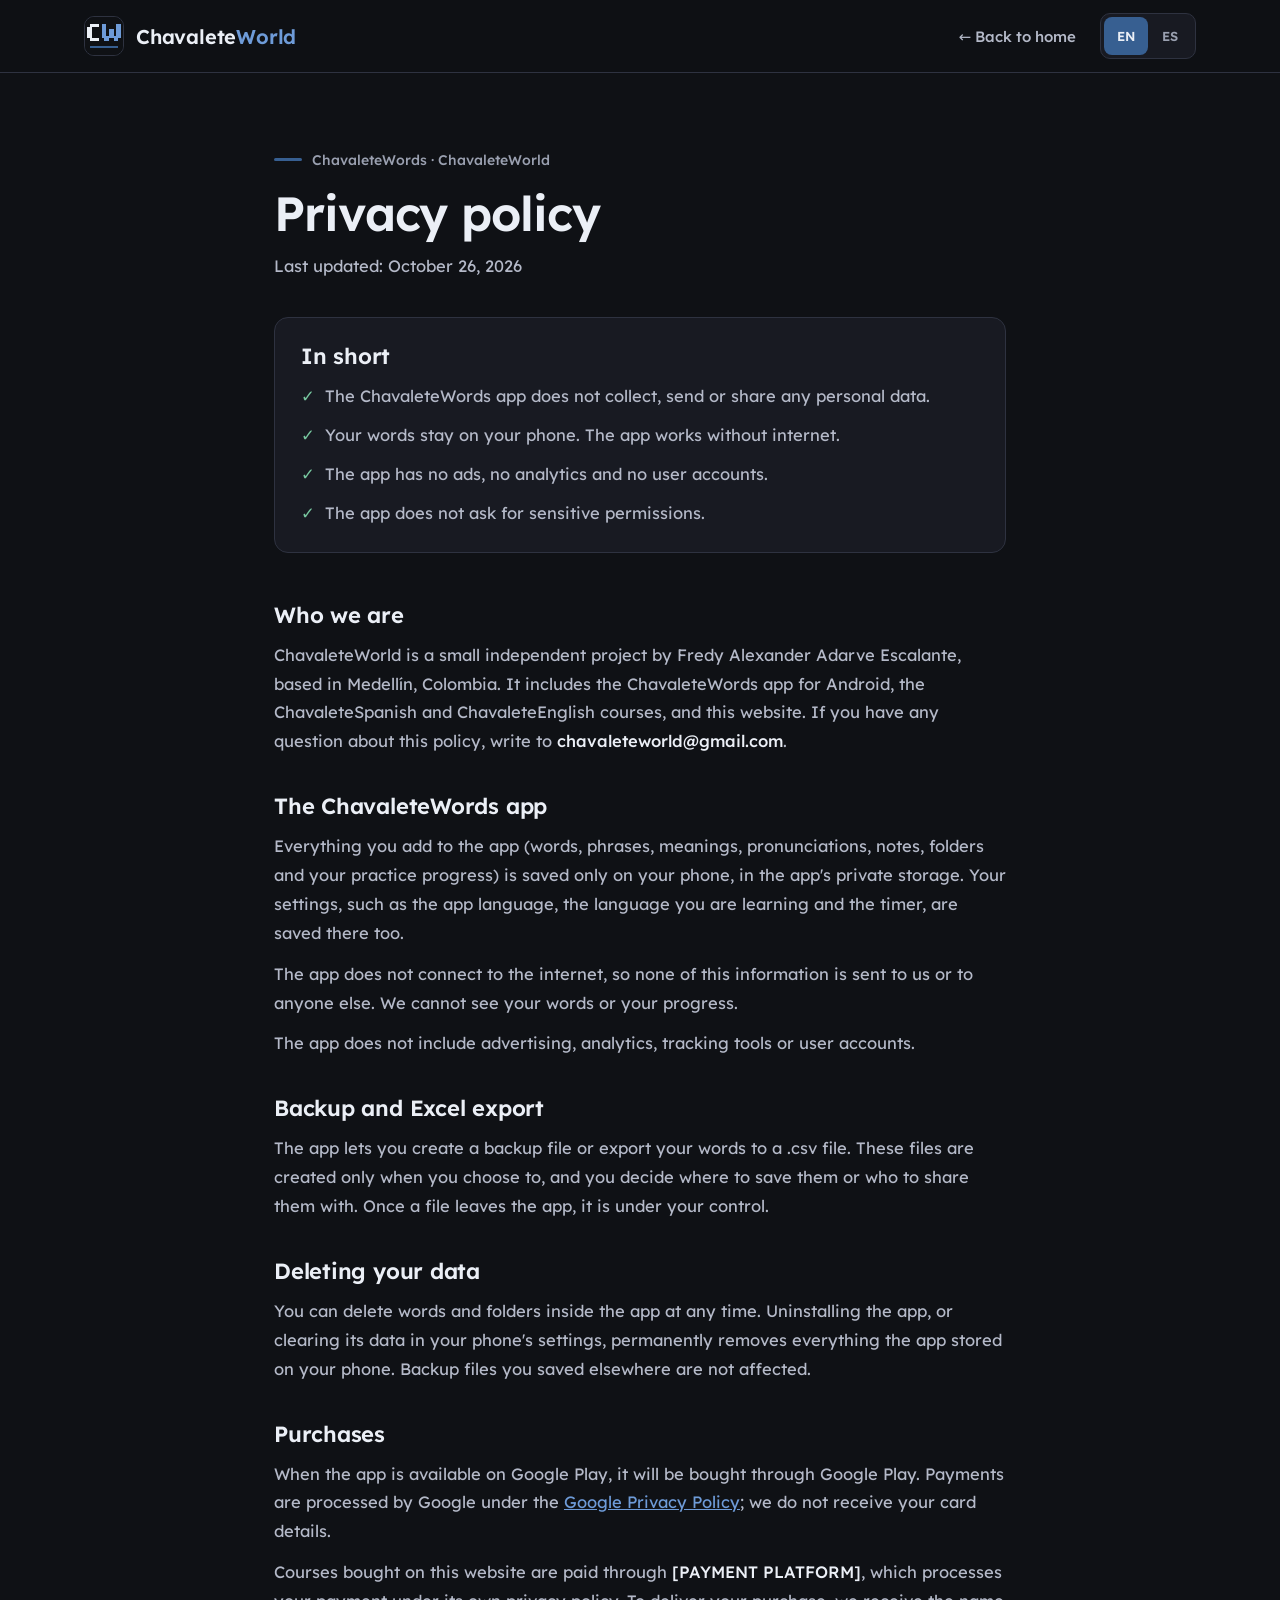
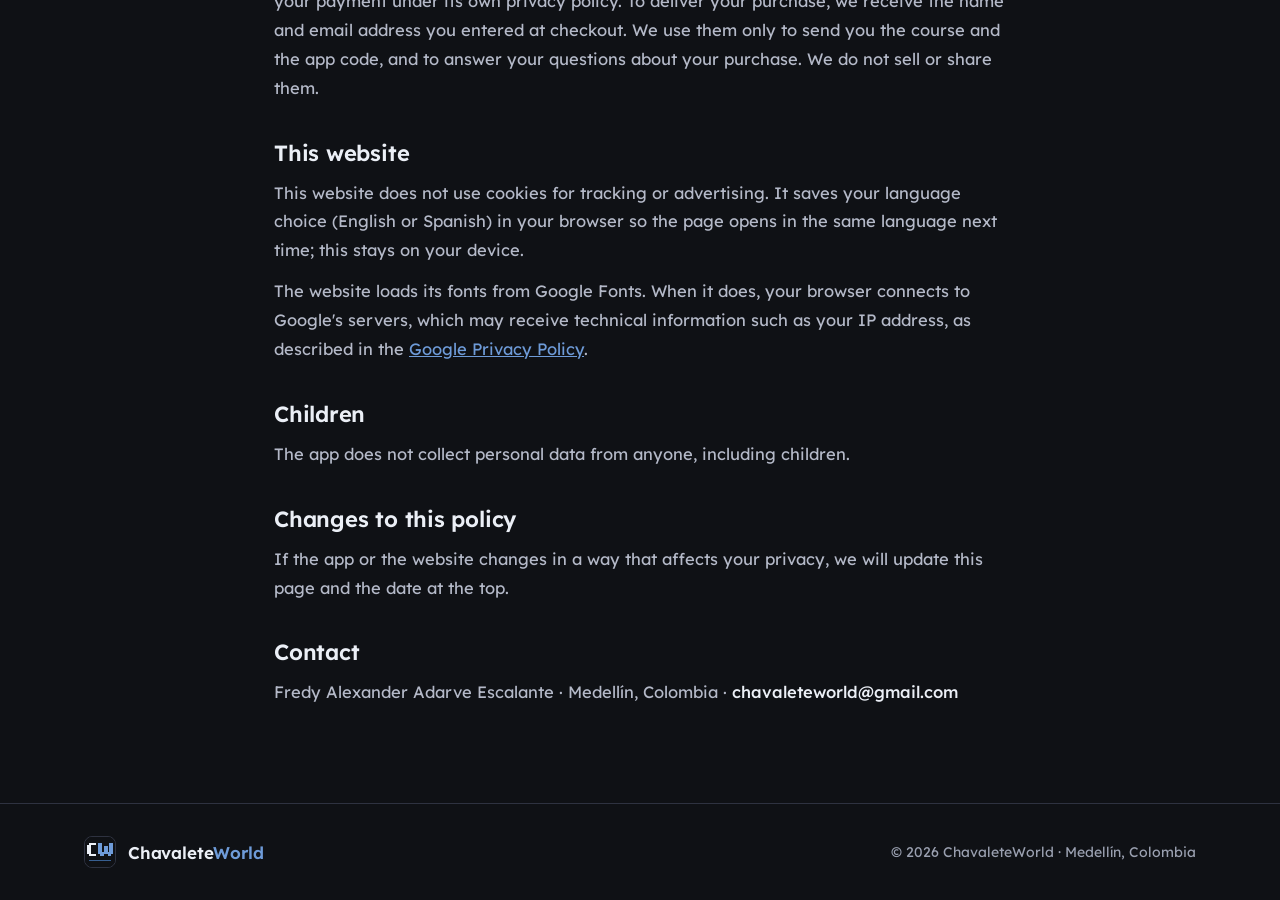
==== privacy.html @ b7d80557 "Primera versión del sitio" ====
<!doctype html>
<html lang="en">
  <head>
    <meta charset="utf-8" />
    <meta name="viewport" content="width=device-width, initial-scale=1" />
    <title>Privacy policy | ChavaleteWorld</title>
    <meta
      name="description"
      content="Privacy policy for the ChavaleteWords app and the ChavaleteWorld website."
    />
    <meta name="theme-color" content="#0F1115" />
    <link rel="icon" type="image/svg+xml" href="img/logo.svg" />
    <link rel="preconnect" href="https://fonts.googleapis.com" />
    <link rel="preconnect" href="https://fonts.gstatic.com" crossorigin />
    <link
      href="https://fonts.googleapis.com/css2?family=Lexend:wght@400;500;600;700&family=Lora:wght@600;700&display=swap"
      rel="stylesheet"
    />
    <link rel="stylesheet" href="css/estilos.css" />
  </head>
  <body>
    <header class="nav">
      <div class="wrap">
        <a class="brand" href="index.html" aria-label="ChavaleteWorld">
          <img src="img/logo.svg" alt="" width="40" height="40" />
          <span>Chavalete<b>World</b></span>
        </a>
        <div class="nav-right">
          <a class="back" href="index.html" data-lang-only="en">← Back to home</a>
          <a class="back" href="index.html" data-lang-only="es" hidden>← Volver al inicio</a>
          <div class="lang" role="group" aria-label="Language">
            <button type="button" data-lang="en" aria-pressed="true">EN</button>
            <button type="button" data-lang="es" aria-pressed="false">ES</button>
          </div>
        </div>
      </div>
    </header>

    <main>
      <article class="doc" data-lang-only="en" lang="en">
        <span class="kicker">ChavaleteWords · ChavaleteWorld</span>
        <h1>Privacy policy</h1>
        <p class="date">Last updated: October 26, 2026</p>

        <div class="summary">
          <h2>In short</h2>
          <ul>
            <li>The ChavaleteWords app does not collect, send or share any personal data.</li>
            <li>Your words stay on your phone. The app works without internet.</li>
            <li>The app has no ads, no analytics and no user accounts.</li>
            <li>The app does not ask for sensitive permissions.</li>
          </ul>
        </div>

        <section>
          <h2>Who we are</h2>
          <p>
            ChavaleteWorld is a small independent project by Fredy Alexander Adarve Escalante, based in
            Medellín, Colombia. It includes the ChavaleteWords app for Android, the ChavaleteSpanish and
            ChavaleteEnglish courses, and this website. If you have any question about this policy, write to
            <strong>chavaleteworld@gmail.com</strong>.
          </p>
        </section>

        <section>
          <h2>The ChavaleteWords app</h2>
          <p>
            Everything you add to the app (words, phrases, meanings, pronunciations, notes, folders and your
            practice progress) is saved only on your phone, in the app's private storage. Your settings, such
            as the app language, the language you are learning and the timer, are saved there too.
          </p>
          <p>
            The app does not connect to the internet, so none of this information is sent to us or to anyone
            else. We cannot see your words or your progress.
          </p>
          <p>The app does not include advertising, analytics, tracking tools or user accounts.</p>
        </section>

        <section>
          <h2>Backup and Excel export</h2>
          <p>
            The app lets you create a backup file or export your words to a .csv file. These files are created
            only when you choose to, and you decide where to save them or who to share them with. Once a file
            leaves the app, it is under your control.
          </p>
        </section>

        <section>
          <h2>Deleting your data</h2>
          <p>
            You can delete words and folders inside the app at any time. Uninstalling the app, or clearing its
            data in your phone's settings, permanently removes everything the app stored on your phone. Backup
            files you saved elsewhere are not affected.
          </p>
        </section>

        <section>
          <h2>Purchases</h2>
          <p>
            When the app is available on Google Play, it will be bought through Google Play. Payments are
            processed by Google under the
            <a href="https://policies.google.com/privacy" rel="noopener">Google Privacy Policy</a>; we do not
            receive your card details.
          </p>
          <p>
            Courses bought on this website are paid through <strong>[PAYMENT PLATFORM]</strong>, which
            processes your payment under its own privacy policy. To deliver your purchase, we receive the name
            and email address you entered at checkout. We use them only to send you the course and the app
            code, and to answer your questions about your purchase. We do not sell or share them.
          </p>
        </section>

        <section>
          <h2>This website</h2>
          <p>
            This website does not use cookies for tracking or advertising. It saves your language choice
            (English or Spanish) in your browser so the page opens in the same language next time; this stays
            on your device.
          </p>
          <p>
            The website loads its fonts from Google Fonts. When it does, your browser connects to Google's
            servers, which may receive technical information such as your IP address, as described in the
            <a href="https://policies.google.com/privacy" rel="noopener">Google Privacy Policy</a>.
          </p>
        </section>

        <section>
          <h2>Children</h2>
          <p>The app does not collect personal data from anyone, including children.</p>
        </section>

        <section>
          <h2>Changes to this policy</h2>
          <p>
            If the app or the website changes in a way that affects your privacy, we will update this page and
            the date at the top.
          </p>
        </section>

        <section>
          <h2>Contact</h2>
          <p>
            Fredy Alexander Adarve Escalante · Medellín, Colombia · <strong>chavaleteworld@gmail.com</strong>
          </p>
        </section>
      </article>

      <article class="doc" data-lang-only="es" lang="es" hidden>
        <span class="kicker">ChavaleteWords · ChavaleteWorld</span>
        <h1>Política de privacidad</h1>
        <p class="date">Última actualización: 26 de octubre de 2026</p>

        <div class="summary">
          <h2>En resumen</h2>
          <ul>
            <li>La app ChavaleteWords no recolecta, envía ni comparte datos personales.</li>
            <li>Tus palabras se quedan en tu celular. La app funciona sin internet.</li>
            <li>La app no tiene anuncios, ni analíticas, ni cuentas de usuario.</li>
            <li>La app no pide permisos sensibles.</li>
          </ul>
        </div>

        <section>
          <h2>Quiénes somos</h2>
          <p>
            ChavaleteWorld es un proyecto independiente de Fredy Alexander Adarve Escalante, en Medellín,
            Colombia. Incluye la app ChavaleteWords para Android, los cursos ChavaleteEnglish y
            ChavaleteSpanish, y este sitio web. Si tienes alguna pregunta sobre esta política, escribe a
            <strong>chavaleteworld@gmail.com</strong>.
          </p>
        </section>

        <section>
          <h2>La app ChavaleteWords</h2>
          <p>
            Todo lo que agregas en la app (palabras, frases, significados, pronunciaciones, notas, carpetas y
            tu progreso de práctica) se guarda solo en tu celular, en el almacenamiento privado de la app. Tus
            ajustes, como el idioma de la app, el idioma que aprendes y el reloj, también se guardan ahí.
          </p>
          <p>
            La app no se conecta a internet, así que nada de esta información nos llega a nosotros ni a nadie
            más. No podemos ver tus palabras ni tu progreso.
          </p>
          <p>La app no incluye publicidad, analíticas, herramientas de rastreo ni cuentas de usuario.</p>
        </section>

        <section>
          <h2>Respaldo y exportar a Excel</h2>
          <p>
            La app te permite crear un archivo de respaldo o exportar tus palabras a un archivo .csv. Estos
            archivos se crean solo cuando tú lo decides, y tú eliges dónde guardarlos o con quién
            compartirlos. Cuando un archivo sale de la app, queda bajo tu control.
          </p>
        </section>

        <section>
          <h2>Borrar tus datos</h2>
          <p>
            Puedes borrar palabras y carpetas dentro de la app cuando quieras. Al desinstalar la app, o al
            borrar sus datos en los ajustes del celular, se elimina para siempre todo lo que la app guardó en
            tu celular. Los archivos de respaldo que hayas guardado en otro lugar no se ven afectados.
          </p>
        </section>

        <section>
          <h2>Compras</h2>
          <p>
            Cuando la app esté disponible en Google Play, se comprará a través de Google Play. Los pagos los
            procesa Google según la
            <a href="https://policies.google.com/privacy?hl=es" rel="noopener"
              >Política de Privacidad de Google</a
            >; nosotros no recibimos los datos de tu tarjeta.
          </p>
          <p>
            Los cursos comprados en este sitio se pagan a través de <strong>[PLATAFORMA DE PAGO]</strong>, que
            procesa tu pago según su propia política de privacidad. Para entregarte la compra, recibimos el
            nombre y el correo que escribiste al pagar. Los usamos solo para enviarte el curso y el código de
            la app, y para responder tus preguntas sobre la compra. No los vendemos ni los compartimos.
          </p>
        </section>

        <section>
          <h2>Este sitio web</h2>
          <p>
            Este sitio no usa cookies de rastreo ni de publicidad. Guarda en tu navegador el idioma que
            elegiste (inglés o español) para que la página abra igual la próxima vez; esto se queda en tu
            dispositivo.
          </p>
          <p>
            El sitio carga sus fuentes desde Google Fonts. Al hacerlo, tu navegador se conecta a servidores de
            Google, que pueden recibir información técnica como tu dirección IP, según la
            <a href="https://policies.google.com/privacy?hl=es" rel="noopener"
              >Política de Privacidad de Google</a
            >.
          </p>
        </section>

        <section>
          <h2>Menores de edad</h2>
          <p>La app no recolecta datos personales de nadie, incluidos menores de edad.</p>
        </section>

        <section>
          <h2>Cambios a esta política</h2>
          <p>
            Si la app o el sitio cambian de una forma que afecte tu privacidad, actualizaremos esta página y
            la fecha de arriba.
          </p>
        </section>

        <section>
          <h2>Contacto</h2>
          <p>
            Fredy Alexander Adarve Escalante · Medellín, Colombia · <strong>chavaleteworld@gmail.com</strong>
          </p>
        </section>
      </article>
    </main>

    <footer>
      <div class="wrap">
        <a class="brand" href="index.html" aria-label="ChavaleteWorld">
          <img src="img/logo.svg" alt="" width="40" height="40" />
          <span>Chavalete<b>World</b></span>
        </a>
        <span>© 2026 ChavaleteWorld · Medellín, Colombia</span>
      </div>
    </footer>

    <script src="js/privacidad.js"></script>
  </body>
</html>
---- css/estilos.css ----
:root {
  --fondo: #0f1115;
  --panel: #181a22;
  --tarjeta: #232630;
  --fila: #272a35;
  --boton: #373b4b;
  --apagado: #505360;
  --azul: #375f91;
  --azul-claro: #6e9bd8;
  --verde: #2d7855;
  --verde-claro: #78c8a0;
  --dorado: #be963c;
  --rojo: #96373c;
  --rojo-claro: #e68c8c;
  --blanco: #ebeff6;
  --gris: #b4b9c8;
  --gris-osc: #9aa0b0;
  --borde: #2e3240;
}
* {
  box-sizing: border-box;
}
html {
  scroll-behavior: smooth;
}
body {
  margin: 0;
  font-family: "Lexend", system-ui, sans-serif;
  background: var(--fondo);
  color: var(--blanco);
  -webkit-font-smoothing: antialiased;
}
a {
  color: var(--azul-claro);
}
h1,
h2,
h3,
p {
  margin: 0;
}
h1,
h2,
h3 {
  font-weight: 600;
  letter-spacing: -0.02em;
}
[hidden] {
  display: none !important;
}
.wrap {
  max-width: 1160px;
  margin: 0 auto;
  padding: 0 24px;
}

.brand {
  display: flex;
  align-items: center;
  gap: 12px;
  text-decoration: none;
  color: var(--blanco);
  font-weight: 600;
  font-size: 20px;
  letter-spacing: -0.01em;
}
.brand img {
  width: 40px;
  height: 40px;
  flex: none;
  border-radius: 10px;
  border: 1px solid var(--borde);
}
.brand b {
  font-weight: 600;
  color: var(--azul-claro);
}

.nav {
  position: sticky;
  top: 0;
  z-index: 10;
  background: rgba(15, 17, 21, 0.92);
  backdrop-filter: blur(10px);
  border-bottom: 1px solid var(--borde);
}
.nav .wrap {
  display: flex;
  align-items: center;
  justify-content: space-between;
  gap: 16px;
  flex-wrap: wrap;
  min-height: 72px;
}
.nav-right {
  display: flex;
  align-items: center;
  gap: 24px;
  flex-wrap: wrap;
}
.nav-links {
  display: flex;
  align-items: center;
  gap: 24px;
  font-size: 15px;
  font-weight: 500;
}
.nav-links a {
  color: var(--gris);
  text-decoration: none;
}
.nav-links a:hover {
  color: var(--blanco);
}
.lang {
  display: flex;
  background: var(--panel);
  border: 1px solid var(--borde);
  border-radius: 10px;
  padding: 3px;
}
.lang button {
  min-width: 44px;
  min-height: 38px;
  border: 0;
  border-radius: 8px;
  background: transparent;
  color: var(--gris-osc);
  font-family: inherit;
  font-weight: 600;
  font-size: 13px;
  cursor: pointer;
}
.lang button[aria-pressed="true"] {
  background: var(--azul);
  color: var(--blanco);
}

.btn {
  display: inline-flex;
  align-items: center;
  justify-content: center;
  min-height: 48px;
  padding: 0 24px;
  border-radius: 12px;
  font-family: inherit;
  font-weight: 500;
  font-size: 16px;
  text-decoration: none;
  border: 0;
  cursor: pointer;
  transition:
    filter 0.15s ease,
    background 0.15s ease;
}
.btn-azul {
  background: var(--azul);
  color: var(--blanco);
}
.btn-azul:hover {
  filter: brightness(1.12);
}
.btn-gris {
  background: var(--boton);
  color: var(--blanco);
}
.btn-gris:hover {
  background: #424760;
}
.btn-soon {
  background: transparent;
  border: 1px dashed var(--apagado);
  color: var(--gris);
  cursor: default;
}
.btn:focus-visible,
button:focus-visible,
summary:focus-visible,
a:focus-visible {
  outline: 2px solid var(--azul-claro);
  outline-offset: 3px;
}

.hero {
  padding: 80px 0 96px;
}
.hero .wrap {
  display: grid;
  grid-template-columns: minmax(0, 1.1fr) minmax(0, 0.9fr);
  gap: 64px;
  align-items: center;
}
.kicker {
  display: inline-flex;
  align-items: center;
  gap: 10px;
  font-size: 14px;
  font-weight: 500;
  color: var(--gris-osc);
}
.kicker::before {
  content: "";
  width: 28px;
  height: 3px;
  border-radius: 2px;
  background: var(--azul);
}
.hero h1 {
  font-size: clamp(40px, 5.4vw, 62px);
  line-height: 1.07;
  margin: 22px 0;
}
.hero h1 b,
.head h2 b {
  font-weight: 600;
  color: var(--azul-claro);
}
.lead {
  font-size: 19px;
  line-height: 1.65;
  color: var(--gris);
  max-width: 560px;
}
.actions {
  display: flex;
  flex-wrap: wrap;
  gap: 12px;
  margin-top: 32px;
}
.hero-meta {
  margin-top: 28px;
  display: flex;
  flex-wrap: wrap;
  gap: 8px 20px;
  font-size: 14px;
  color: var(--gris-osc);
}
.hero-meta span {
  display: flex;
  align-items: center;
  gap: 8px;
}
.hero-meta span::before {
  content: "";
  width: 6px;
  height: 6px;
  border-radius: 50%;
  background: var(--azul-claro);
}

.phone {
  width: 340px;
  max-width: 100%;
  margin: 0 auto;
  background: #050608;
  border: 1px solid var(--borde);
  border-radius: 44px;
  padding: 11px;
  box-shadow: 0 30px 60px rgba(0, 0, 0, 0.5);
}
.app {
  font-family: Arial, "Liberation Sans", Helvetica, sans-serif;
  background: var(--fondo);
  border-radius: 34px;
  overflow: hidden;
  height: 640px;
  display: flex;
  flex-direction: column;
  color: var(--blanco);
}
.app button {
  font-family: inherit;
  color: var(--blanco);
  border: 0;
  border-radius: 8px;
  cursor: pointer;
}
.app button:hover {
  filter: brightness(1.15);
}
.a-top {
  display: flex;
  justify-content: space-between;
  align-items: center;
  padding: 18px 10px 6px 12px;
}
.a-top h3 {
  font-family: inherit;
  font-size: 19px;
  font-weight: 700;
  letter-spacing: 0;
}
.a-chip {
  background: var(--boton);
  font-size: 12px;
  font-weight: 700;
  padding: 0 14px;
  height: 30px;
  display: inline-flex;
  align-items: center;
  border-radius: 8px;
}
.a-row {
  display: flex;
  justify-content: space-between;
  align-items: center;
  gap: 8px;
  padding: 4px 10px 4px 12px;
}
.a-where {
  font-size: 12px;
  color: var(--gris);
  white-space: nowrap;
  overflow: hidden;
  text-overflow: ellipsis;
}
.a-btn {
  background: var(--boton);
  font-size: 12px;
  font-weight: 700;
  height: 30px;
  padding: 0 14px;
  flex: none;
}
.a-time {
  display: flex;
  align-items: center;
  gap: 8px;
}
.a-time small {
  font-size: 10.5px;
  color: var(--gris);
  margin-right: 2px;
}
.a-pm {
  background: var(--boton);
  width: 30px;
  height: 30px;
  font-size: 17px;
  font-weight: 700;
  padding: 0;
}
.a-time strong {
  font-size: 13px;
  min-width: 34px;
  text-align: center;
}
.a-clock {
  height: 30px;
  padding: 0 14px;
  font-size: 12px;
  font-weight: 700;
  flex: none;
}
.a-card {
  position: relative;
  flex: 1;
  margin: 8px 10px 0;
  background: var(--tarjeta);
  border-radius: 10px;
  display: flex;
  flex-direction: column;
  align-items: center;
  text-align: center;
  padding: 22px 16px 30px;
  overflow: hidden;
}
.a-state {
  font-size: 13px;
  color: var(--gris);
}
.a-word {
  flex: 1;
  display: flex;
  align-items: center;
  justify-content: center;
  font-size: 30px;
  font-weight: 700;
  line-height: 1.15;
  overflow-wrap: anywhere;
}
.a-pron {
  font-size: 14px;
  color: var(--gris);
  min-height: 18px;
}
.a-bar {
  position: absolute;
  left: 18px;
  right: 18px;
  bottom: 14px;
  height: 4px;
  background: var(--boton);
}
.a-bar span {
  display: block;
  height: 100%;
  width: 100%;
  background: var(--azul);
}
.a-panel {
  position: absolute;
  inset: 0;
  background: #303442;
  border-radius: 10px;
  display: flex;
  flex-direction: column;
  align-items: center;
  text-align: center;
  padding: 22px 12px 12px;
}
.a-ptitle {
  font-size: 16px;
  font-weight: 700;
  color: var(--gris);
}
.a-ptext {
  flex: 1;
  display: flex;
  flex-direction: column;
  align-items: center;
  justify-content: center;
  gap: 6px;
  font-size: 22px;
  line-height: 1.3;
}
.a-ptext b {
  font-size: 24px;
}
.a-ptext .g {
  font-size: 14px;
  color: var(--gris-osc);
}
.a-ptext .q {
  font-size: 15px;
  color: var(--gris-osc);
}
.a-pbtns {
  display: flex;
  gap: 8px;
  width: 100%;
}
.a-pbtns button {
  flex: 1;
  height: 42px;
  font-size: 13px;
  font-weight: 700;
}
.a-ver {
  background: var(--azul);
}
.a-cont {
  background: var(--boton);
}
.a-yn {
  display: flex;
  gap: 10px;
  padding: 10px 10px 0;
  height: 68px;
}
.a-yn.off {
  visibility: hidden;
}
.a-yn button {
  flex: 1;
  font-size: 15px;
  font-weight: 700;
}
.a-si {
  background: var(--verde);
}
.a-no {
  background: var(--rojo);
}
.a-stats {
  font-size: 10.5px;
  color: #828898;
  text-align: center;
  padding: 12px 0 10px;
  white-space: pre;
}
.a-nav {
  display: grid;
  grid-template-columns: repeat(4, minmax(0, 1fr));
  gap: 4px;
  background: var(--panel);
  padding: 6px 6px 10px;
}
.a-nav span {
  display: flex;
  align-items: center;
  justify-content: center;
  height: 38px;
  font-size: 11px;
  font-weight: 700;
  color: #828898;
  border-radius: 6px;
}
.a-nav span.on {
  background: var(--azul);
  color: var(--blanco);
}
.demo-note {
  text-align: center;
  font-size: 14px;
  color: var(--gris-osc);
  margin-top: 18px;
}

.trust {
  background: var(--panel);
  border-top: 1px solid var(--borde);
  border-bottom: 1px solid var(--borde);
}
.trust ul {
  list-style: none;
  margin: 0 auto;
  padding: 22px 24px;
  max-width: 1160px;
  display: flex;
  flex-wrap: wrap;
  justify-content: space-between;
  gap: 14px 32px;
}
.trust li {
  display: flex;
  align-items: center;
  gap: 10px;
  font-size: 15px;
  font-weight: 500;
}
.trust svg {
  width: 20px;
  height: 20px;
  flex: none;
  color: var(--azul-claro);
}

section {
  padding: 96px 0;
}
.head {
  max-width: 660px;
  margin-bottom: 48px;
}
.head h2 {
  font-size: clamp(30px, 3.6vw, 44px);
  line-height: 1.15;
  margin: 16px 0 14px;
}
.head p {
  font-size: 18px;
  line-height: 1.65;
  color: var(--gris);
}
.band {
  background: var(--panel);
  border-top: 1px solid var(--borde);
  border-bottom: 1px solid var(--borde);
}

.steps {
  display: grid;
  grid-template-columns: repeat(4, minmax(0, 1fr));
  gap: 16px;
}
.step {
  background: var(--tarjeta);
  border-radius: 14px;
  padding: 26px 22px;
}
.step-n {
  display: inline-flex;
  align-items: center;
  justify-content: center;
  width: 36px;
  height: 36px;
  border-radius: 10px;
  background: var(--azul);
  font-weight: 600;
  margin-bottom: 18px;
}
.step h3 {
  font-size: 19px;
  margin-bottom: 8px;
}
.step p {
  font-size: 15.5px;
  line-height: 1.6;
  color: var(--gris);
}

.memory {
  display: grid;
  grid-template-columns: minmax(0, 1.2fr) minmax(0, 0.8fr);
  gap: 16px;
  margin-top: 16px;
}
.box {
  background: var(--tarjeta);
  border-radius: 14px;
  padding: 28px;
}
.box h3 {
  font-size: 19px;
  margin-bottom: 6px;
}
.box > p {
  font-size: 15.5px;
  line-height: 1.6;
  color: var(--gris);
}
.bars {
  display: flex;
  flex-direction: column;
  gap: 14px;
  margin-top: 22px;
}
.bar-row {
  display: grid;
  grid-template-columns: 110px minmax(0, 1fr);
  align-items: center;
  gap: 14px;
  font-size: 14px;
  color: var(--gris);
}
.bar-track {
  height: 12px;
  background: var(--fila);
  border-radius: 6px;
  overflow: hidden;
}
.bar-track span {
  display: block;
  height: 100%;
  border-radius: 6px;
}
.box small {
  display: block;
  margin-top: 18px;
  font-size: 13.5px;
  color: var(--gris-osc);
}
.chips {
  display: flex;
  flex-wrap: wrap;
  gap: 8px;
  margin-top: 22px;
}
.chips span {
  background: var(--boton);
  border-radius: 8px;
  padding: 10px 16px;
  font-size: 15px;
  font-weight: 500;
}
.chips span.on {
  background: var(--azul);
}

.split {
  display: grid;
  grid-template-columns: minmax(0, 1fr) minmax(0, 1fr);
  gap: 64px;
  align-items: center;
}
.split .head {
  margin-bottom: 0;
}
.list {
  background: var(--tarjeta);
  border-radius: 14px;
  padding: 8px;
  display: flex;
  flex-direction: column;
  gap: 6px;
}
.row {
  position: relative;
  background: var(--fila);
  border-radius: 10px;
  padding: 14px 16px 14px 28px;
}
.row::before {
  content: "";
  position: absolute;
  left: 12px;
  top: 14px;
  bottom: 14px;
  width: 4px;
  border-radius: 2px;
  background: var(--m, var(--apagado));
}
.row strong {
  font-weight: 600;
  font-size: 17px;
}
.row em {
  font-style: normal;
  color: var(--gris-osc);
  font-size: 15px;
  margin-left: 8px;
}
.row small {
  display: block;
  font-size: 13px;
  color: var(--gris-osc);
  margin-top: 4px;
}

.features {
  display: grid;
  grid-template-columns: repeat(3, minmax(0, 1fr));
  gap: 16px;
}
.feature {
  position: relative;
  background: var(--tarjeta);
  border-radius: 14px;
  padding: 24px 24px 24px 40px;
}
.feature::before {
  content: "";
  position: absolute;
  left: 18px;
  top: 24px;
  bottom: 24px;
  width: 5px;
  border-radius: 3px;
  background: var(--m, var(--azul));
}
.feature h3 {
  font-size: 18px;
  margin-bottom: 8px;
}
.feature p {
  font-size: 15.5px;
  line-height: 1.6;
  color: var(--gris);
}

.packs {
  display: grid;
  grid-template-columns: repeat(3, minmax(0, 1fr));
  gap: 16px;
}
.pack {
  background: var(--tarjeta);
  border-radius: 14px;
  padding: 24px;
}
.pack-head {
  display: flex;
  justify-content: space-between;
  align-items: baseline;
  gap: 12px;
  margin-bottom: 16px;
}
.pack-head h3 {
  font-size: 18px;
}
.pack-head span {
  font-size: 13px;
  color: var(--gris-osc);
  white-space: nowrap;
}
.pack ol {
  margin: 0;
  padding: 0;
  list-style: none;
  display: flex;
  flex-direction: column;
  gap: 6px;
}
.pack li {
  display: flex;
  gap: 12px;
  align-items: center;
  background: var(--fila);
  border-radius: 8px;
  padding: 10px 12px;
  font-size: 14.5px;
}
.pack li b {
  flex: none;
  width: 24px;
  height: 24px;
  border-radius: 6px;
  background: var(--boton);
  display: inline-flex;
  align-items: center;
  justify-content: center;
  font-size: 12px;
  font-weight: 600;
}
.pack-note {
  margin-top: 20px;
  font-size: 15px;
  color: var(--gris);
}

.course-wrap {
  display: grid;
  grid-template-columns: minmax(0, 0.7fr) minmax(0, 1.3fr);
  gap: 56px;
  align-items: start;
}
.cover {
  aspect-ratio: 3/4;
  max-width: 340px;
  width: 100%;
  background: var(--fondo);
  border: 1px solid var(--borde);
  border-radius: 6px 14px 14px 6px;
  box-shadow: 0 24px 48px rgba(0, 0, 0, 0.45);
  padding: 36px 30px;
  display: flex;
  flex-direction: column;
  justify-content: space-between;
}
.cover-top {
  font-size: 12px;
  letter-spacing: 0.14em;
  text-transform: uppercase;
  color: var(--gris-osc);
}
.cover h3 {
  font-family: "Lora", Georgia, serif;
  font-weight: 700;
  font-size: 34px;
  letter-spacing: -0.01em;
  line-height: 1.1;
}
.cover h3 b {
  color: var(--azul-claro);
  font-weight: 700;
}
.cover-line {
  width: 72px;
  height: 3px;
  background: var(--azul);
  margin: 18px 0;
}
.cover p {
  font-size: 15px;
  color: var(--gris);
  line-height: 1.5;
}
.cover-foot {
  display: flex;
  justify-content: space-between;
  font-size: 12.5px;
  color: var(--gris-osc);
}
.facts {
  display: flex;
  flex-wrap: wrap;
  gap: 8px;
  margin: 20px 0 28px;
}
.facts span {
  background: var(--tarjeta);
  border-radius: 8px;
  padding: 8px 14px;
  font-size: 14px;
  font-weight: 500;
}
.lessons {
  list-style: none;
  margin: 0;
  padding: 0;
  display: flex;
  flex-direction: column;
  gap: 8px;
}
.lessons li {
  display: grid;
  grid-template-columns: 44px minmax(0, 1fr);
  gap: 14px;
  align-items: center;
  background: var(--tarjeta);
  border-radius: 12px;
  padding: 14px 16px;
}
.lessons li b {
  width: 36px;
  height: 36px;
  border-radius: 9px;
  background: var(--azul);
  display: inline-flex;
  align-items: center;
  justify-content: center;
  font-weight: 600;
}
.lessons li span {
  font-size: 15.5px;
  line-height: 1.45;
}
.lessons li em {
  display: block;
  font-style: normal;
  font-size: 13.5px;
  color: var(--gris-osc);
  margin-top: 2px;
}
.inside {
  margin-top: 28px;
}
.inside h3 {
  font-size: 18px;
  margin-bottom: 14px;
}
.inside ul {
  list-style: none;
  margin: 0;
  padding: 0;
  display: grid;
  grid-template-columns: repeat(2, minmax(0, 1fr));
  gap: 10px 24px;
}
.inside li {
  display: flex;
  gap: 10px;
  font-size: 15px;
  color: var(--gris);
  line-height: 1.5;
}
.inside li::before {
  content: "✓";
  color: var(--verde-claro);
  font-weight: 600;
}

.plans {
  display: grid;
  grid-template-columns: repeat(2, minmax(0, 1fr));
  gap: 20px;
  max-width: 900px;
  margin: 0 auto;
}
.plan {
  position: relative;
  background: var(--panel);
  border: 1px solid var(--borde);
  border-radius: 20px;
  padding: 36px 30px;
  display: flex;
  flex-direction: column;
}
.plan.main {
  border-color: var(--azul);
}
.plan-tag {
  position: absolute;
  top: -13px;
  left: 30px;
  background: var(--azul);
  font-size: 12.5px;
  font-weight: 600;
  padding: 5px 12px;
  border-radius: 999px;
}
.plan h3 {
  font-size: 22px;
}
.plan .sub {
  color: var(--gris);
  font-size: 15px;
  margin-top: 6px;
}
.price {
  font-size: 44px;
  font-weight: 600;
  margin: 22px 0 2px;
  letter-spacing: -0.02em;
}
.price-note {
  font-size: 14px;
  color: var(--gris-osc);
  margin-bottom: 24px;
}
.plan .btn {
  width: 100%;
  min-height: 54px;
  font-size: 16.5px;
}
.plan ul {
  list-style: none;
  margin: 24px 0 0;
  padding: 22px 0 0;
  border-top: 1px solid var(--borde);
  display: flex;
  flex-direction: column;
  gap: 12px;
  font-size: 15px;
  color: var(--gris);
}
.plan li {
  display: flex;
  gap: 10px;
}
.plan li::before {
  content: "✓";
  color: var(--verde-claro);
  font-weight: 600;
}
.secure {
  display: flex;
  align-items: center;
  justify-content: center;
  gap: 8px;
  margin-top: 14px;
  font-size: 13.5px;
  color: var(--gris-osc);
  text-align: center;
}
.secure svg {
  width: 16px;
  height: 16px;
  flex: none;
  color: var(--azul-claro);
}

.faq-list {
  max-width: 820px;
  display: flex;
  flex-direction: column;
  gap: 10px;
}
.faq-list details {
  background: var(--tarjeta);
  border-radius: 12px;
}
.faq-list summary {
  list-style: none;
  cursor: pointer;
  display: flex;
  justify-content: space-between;
  align-items: center;
  gap: 24px;
  padding: 20px 24px;
  font-weight: 500;
  font-size: 17px;
  min-height: 44px;
}
.faq-list summary::-webkit-details-marker {
  display: none;
}
.faq-list summary::after {
  content: "+";
  font-size: 24px;
  font-weight: 400;
  color: var(--azul-claro);
  transition: transform 0.2s ease;
}
.faq-list details[open] summary::after {
  transform: rotate(45deg);
}
.faq-list details p {
  padding: 0 24px 22px;
  font-size: 16px;
  line-height: 1.7;
  color: var(--gris);
}

footer {
  border-top: 1px solid var(--borde);
}
footer .wrap {
  display: flex;
  flex-wrap: wrap;
  justify-content: space-between;
  align-items: center;
  gap: 20px;
  padding-top: 32px;
  padding-bottom: 32px;
  font-size: 14px;
  color: var(--gris-osc);
}
footer .brand {
  font-size: 17px;
}
footer .brand img {
  width: 32px;
  height: 32px;
  border-radius: 8px;
}
.foot-links {
  display: flex;
  flex-wrap: wrap;
  gap: 20px;
}
.foot-links a {
  color: var(--gris);
  text-decoration: none;
}
.foot-links a:hover {
  color: var(--blanco);
}

@media (max-width: 1000px) {
  .steps {
    grid-template-columns: repeat(2, minmax(0, 1fr));
  }
  .features,
  .packs {
    grid-template-columns: repeat(2, minmax(0, 1fr));
  }
}
@media (max-width: 900px) {
  .hero .wrap,
  .split,
  .memory,
  .course-wrap,
  .plans {
    grid-template-columns: 1fr;
    gap: 40px;
  }
  .memory {
    gap: 16px;
  }
  section {
    padding: 72px 0;
  }
  .hero {
    padding: 48px 0 72px;
  }
  .cover {
    margin: 0 auto;
  }
}
@media (max-width: 640px) {
  .back {
    display: none;
  }
  .nav-links {
    display: none;
  }
  .steps,
  .features,
  .packs,
  .inside ul {
    grid-template-columns: 1fr;
  }
  .bar-row {
    grid-template-columns: 90px minmax(0, 1fr);
  }
}
@media (prefers-reduced-motion: reduce) {
  html {
    scroll-behavior: auto;
  }
}

.back {
  color: var(--gris);
  text-decoration: none;
  font-size: 15px;
  font-weight: 500;
}
.back:hover {
  color: var(--blanco);
}
.doc {
  max-width: 780px;
  margin: 0 auto;
  padding: 72px 24px 96px;
}
.doc h1 {
  font-size: clamp(34px, 4.4vw, 48px);
  font-weight: 600;
  letter-spacing: -0.02em;
  line-height: 1.12;
  margin: 18px 0 12px;
}
.date {
  font-size: 15px;
  color: var(--gris-osc);
}
.summary {
  background: var(--panel);
  border: 1px solid var(--borde);
  border-radius: 14px;
  padding: 24px 26px;
  margin: 36px 0 12px;
}
.summary h2 {
  font-size: 18px;
  margin-bottom: 14px;
}
.summary ul {
  list-style: none;
  margin: 0;
  padding: 0;
  display: flex;
  flex-direction: column;
  gap: 10px;
}
.summary li {
  display: flex;
  gap: 10px;
  font-size: 16px;
  line-height: 1.55;
}
.summary li::before {
  content: "✓";
  color: var(--verde-claro);
  font-weight: 600;
}
.doc section {
  padding: 36px 0 0;
}
.doc h2 {
  font-size: 22px;
  font-weight: 600;
  letter-spacing: -0.01em;
  margin-bottom: 12px;
}
.doc p,
.doc li {
  font-size: 16.5px;
  line-height: 1.75;
  color: var(--gris);
}
.doc p + p {
  margin-top: 12px;
}
.doc ul.plain {
  margin: 12px 0 0;
  padding-left: 22px;
  display: flex;
  flex-direction: column;
  gap: 8px;
}
.doc strong {
  color: var(--blanco);
  font-weight: 500;
}
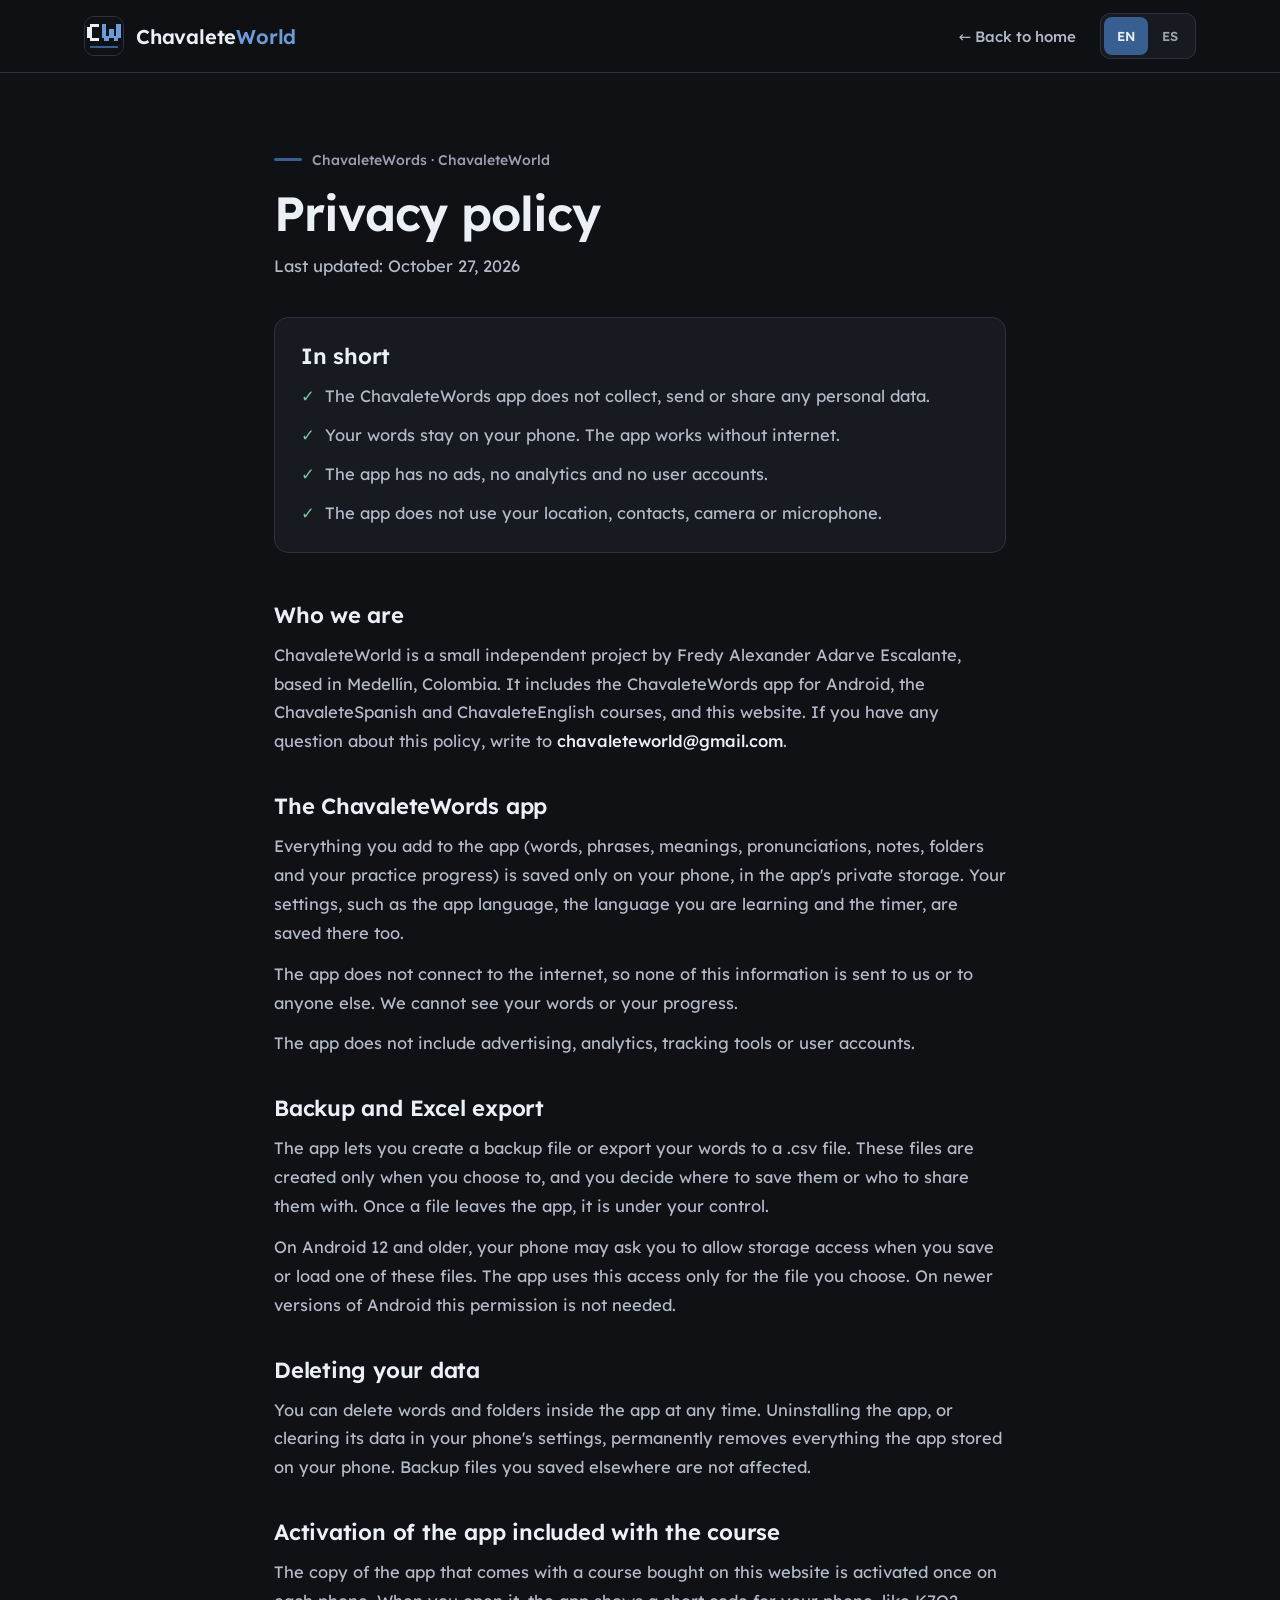
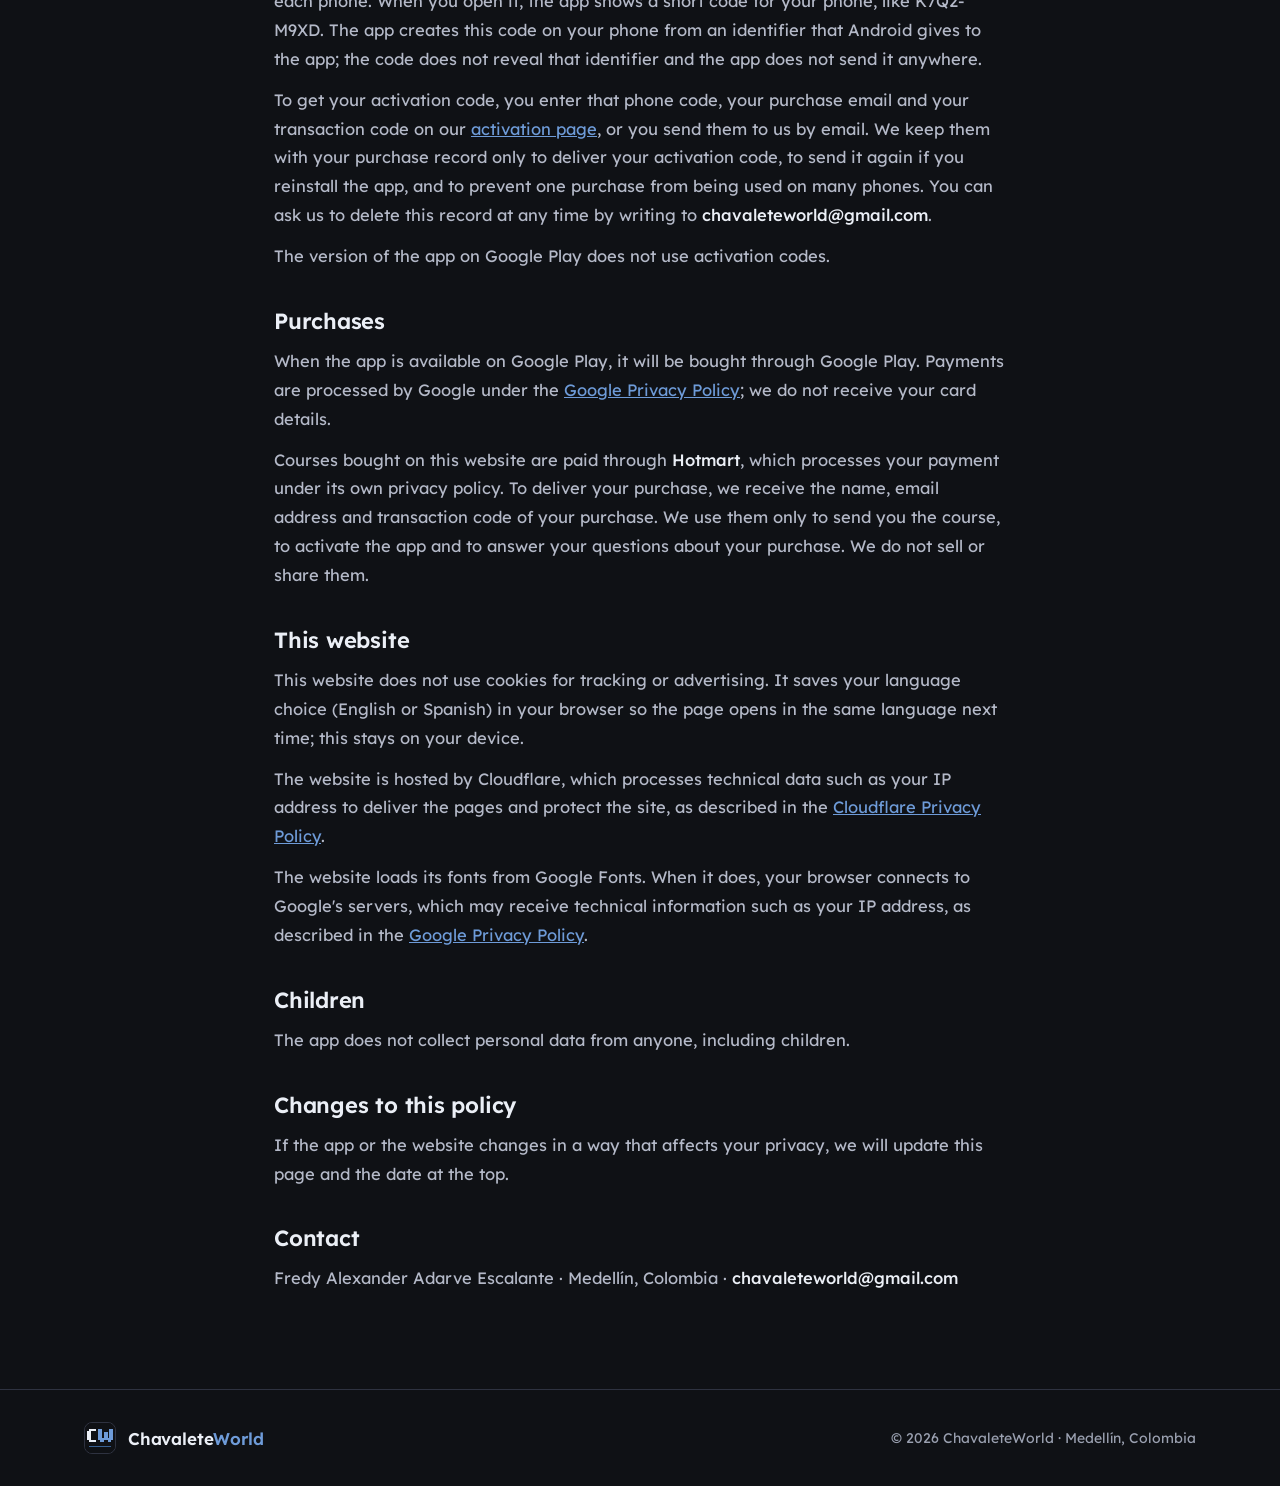
==== commit 755ebac6: "Activación, paquetes nuevos y política" ====
--- a/privacy.html
+++ b/privacy.html
@@ -40,7 +40,7 @@
       <article class="doc" data-lang-only="en" lang="en">
         <span class="kicker">ChavaleteWords · ChavaleteWorld</span>
         <h1>Privacy policy</h1>
-        <p class="date">Last updated: October 26, 2026</p>
+        <p class="date">Last updated: October 27, 2026</p>
 
         <div class="summary">
           <h2>In short</h2>
@@ -48,7 +48,7 @@
             <li>The ChavaleteWords app does not collect, send or share any personal data.</li>
             <li>Your words stay on your phone. The app works without internet.</li>
             <li>The app has no ads, no analytics and no user accounts.</li>
-            <li>The app does not ask for sensitive permissions.</li>
+            <li>The app does not use your location, contacts, camera or microphone.</li>
           </ul>
         </div>
 
@@ -83,6 +83,11 @@
             only when you choose to, and you decide where to save them or who to share them with. Once a file
             leaves the app, it is under your control.
           </p>
+          <p>
+            On Android 12 and older, your phone may ask you to allow storage access when you save or load one
+            of these files. The app uses this access only for the file you choose. On newer versions of Android
+            this permission is not needed.
+          </p>
         </section>
 
         <section>
@@ -92,6 +97,24 @@
             data in your phone's settings, permanently removes everything the app stored on your phone. Backup
             files you saved elsewhere are not affected.
           </p>
+        </section>
+
+        <section>
+          <h2>Activation of the app included with the course</h2>
+          <p>
+            The copy of the app that comes with a course bought on this website is activated once on each
+            phone. When you open it, the app shows a short code for your phone, like K7Q2-M9XD. The app
+            creates this code on your phone from an identifier that Android gives to the app; the code does
+            not reveal that identifier and the app does not send it anywhere.
+          </p>
+          <p>
+            To get your activation code, you enter that phone code, your purchase email and your transaction
+            code on our <a href="activar.html">activation page</a>, or you send them to us by email. We keep
+            them with your purchase record only to deliver your activation code, to send it again if you
+            reinstall the app, and to prevent one purchase from being used on many phones. You can ask us to
+            delete this record at any time by writing to <strong>chavaleteworld@gmail.com</strong>.
+          </p>
+          <p>The version of the app on Google Play does not use activation codes.</p>
         </section>
 
         <section>
@@ -103,10 +126,10 @@
             receive your card details.
           </p>
           <p>
-            Courses bought on this website are paid through <strong>[PAYMENT PLATFORM]</strong>, which
-            processes your payment under its own privacy policy. To deliver your purchase, we receive the name
-            and email address you entered at checkout. We use them only to send you the course and the app
-            code, and to answer your questions about your purchase. We do not sell or share them.
+            Courses bought on this website are paid through <strong>Hotmart</strong>, which processes your
+            payment under its own privacy policy. To deliver your purchase, we receive the name, email address
+            and transaction code of your purchase. We use them only to send you the course, to activate the
+            app and to answer your questions about your purchase. We do not sell or share them.
           </p>
         </section>
 
@@ -118,6 +141,11 @@
             on your device.
           </p>
           <p>
+            The website is hosted by Cloudflare, which processes technical data such as your IP address to
+            deliver the pages and protect the site, as described in the
+            <a href="https://www.cloudflare.com/privacypolicy/" rel="noopener">Cloudflare Privacy Policy</a>.
+          </p>
+          <p>
             The website loads its fonts from Google Fonts. When it does, your browser connects to Google's
             servers, which may receive technical information such as your IP address, as described in the
             <a href="https://policies.google.com/privacy" rel="noopener">Google Privacy Policy</a>.
@@ -148,7 +176,7 @@
       <article class="doc" data-lang-only="es" lang="es" hidden>
         <span class="kicker">ChavaleteWords · ChavaleteWorld</span>
         <h1>Política de privacidad</h1>
-        <p class="date">Última actualización: 26 de octubre de 2026</p>
+        <p class="date">Última actualización: 27 de octubre de 2026</p>
 
         <div class="summary">
           <h2>En resumen</h2>
@@ -156,7 +184,7 @@
             <li>La app ChavaleteWords no recolecta, envía ni comparte datos personales.</li>
             <li>Tus palabras se quedan en tu celular. La app funciona sin internet.</li>
             <li>La app no tiene anuncios, ni analíticas, ni cuentas de usuario.</li>
-            <li>La app no pide permisos sensibles.</li>
+            <li>La app no usa tu ubicación, contactos, cámara ni micrófono.</li>
           </ul>
         </div>
 
@@ -191,6 +219,11 @@
             archivos se crean solo cuando tú lo decides, y tú eliges dónde guardarlos o con quién
             compartirlos. Cuando un archivo sale de la app, queda bajo tu control.
           </p>
+          <p>
+            En Android 12 o anterior, tu celular puede pedirte permitir el acceso al almacenamiento cuando
+            guardas o cargas uno de estos archivos. La app usa ese acceso solo para el archivo que eliges. En
+            versiones más nuevas de Android este permiso no hace falta.
+          </p>
         </section>
 
         <section>
@@ -200,6 +233,25 @@
             borrar sus datos en los ajustes del celular, se elimina para siempre todo lo que la app guardó en
             tu celular. Los archivos de respaldo que hayas guardado en otro lugar no se ven afectados.
           </p>
+        </section>
+
+        <section>
+          <h2>Activación de la app incluida con el curso</h2>
+          <p>
+            La copia de la app que viene con un curso comprado en este sitio se activa una vez en cada
+            celular. Al abrirla, la app muestra un código corto de tu celular, por ejemplo K7Q2-M9XD. La app
+            crea este código en tu celular a partir de un identificador que Android le da a la app; el código
+            no revela ese identificador y la app no lo envía a ningún lado.
+          </p>
+          <p>
+            Para recibir tu código de activación, escribes ese código del celular, el correo de tu compra y
+            el código de la transacción en nuestra <a href="activar.html">página de activación</a>, o nos los
+            envías por correo. Los guardamos junto al registro de tu compra solo para entregarte el código de
+            activación, enviártelo de nuevo si reinstalas la app y evitar que una compra se use en muchos
+            celulares. Puedes pedirnos que borremos este registro cuando quieras escribiendo a
+            <strong>chavaleteworld@gmail.com</strong>.
+          </p>
+          <p>La versión de la app en Google Play no usa códigos de activación.</p>
         </section>
 
         <section>
@@ -212,10 +264,10 @@
             >; nosotros no recibimos los datos de tu tarjeta.
           </p>
           <p>
-            Los cursos comprados en este sitio se pagan a través de <strong>[PLATAFORMA DE PAGO]</strong>, que
-            procesa tu pago según su propia política de privacidad. Para entregarte la compra, recibimos el
-            nombre y el correo que escribiste al pagar. Los usamos solo para enviarte el curso y el código de
-            la app, y para responder tus preguntas sobre la compra. No los vendemos ni los compartimos.
+            Los cursos comprados en este sitio se pagan a través de <strong>Hotmart</strong>, que procesa tu
+            pago según su propia política de privacidad. Para entregarte la compra, recibimos el nombre, el
+            correo y el código de la transacción de tu compra. Los usamos solo para enviarte el curso, activar
+            la app y responder tus preguntas sobre la compra. No los vendemos ni los compartimos.
           </p>
         </section>
 
@@ -225,6 +277,11 @@
             Este sitio no usa cookies de rastreo ni de publicidad. Guarda en tu navegador el idioma que
             elegiste (inglés o español) para que la página abra igual la próxima vez; esto se queda en tu
             dispositivo.
+          </p>
+          <p>
+            El sitio está alojado en Cloudflare, que procesa datos técnicos como tu dirección IP para entregar
+            las páginas y proteger el sitio, según la
+            <a href="https://www.cloudflare.com/privacypolicy/" rel="noopener">Política de Privacidad de Cloudflare</a>.
           </p>
           <p>
             El sitio carga sus fuentes desde Google Fonts. Al hacerlo, tu navegador se conecta a servidores de
